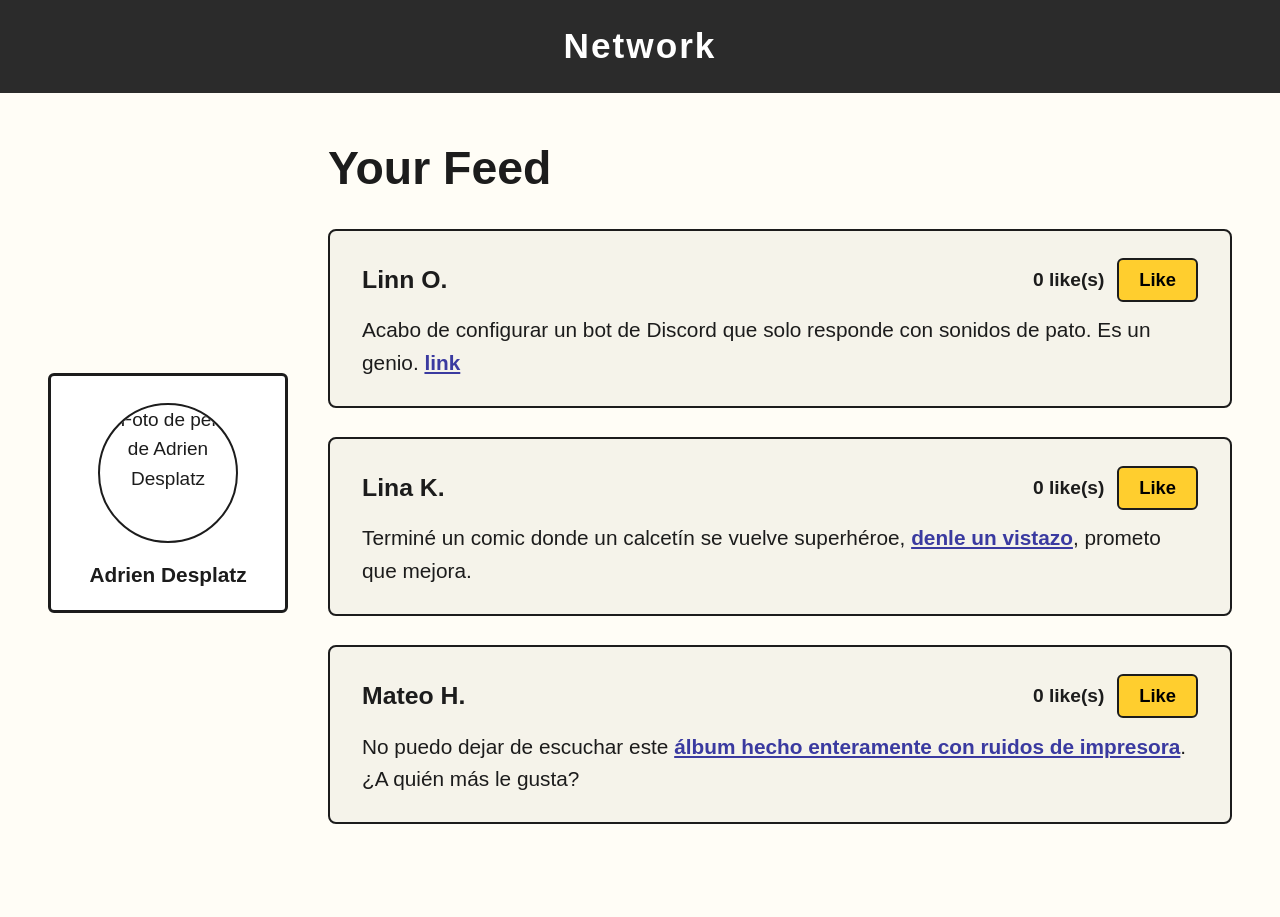
==== JavaScript/NewsFeed/index.html @ 01d0a1dd "JS: Examen florería" ====
<!DOCTYPE html>
<html lang="es">
<head>
<meta charset="UTF-8">
<meta name="viewport" content="width=device-width, initial-scale=1.0">
<title>Network</title>
<link rel="stylesheet" href="style.css">
</head>
<body>
 
<header>
  <h1>Network</h1>
</header>
 
<main>
  <aside class="profile-card">
    <img class="avatar" src="images/profile.jpg" alt="Foto de perfil de Adrien Desplatz">
    <p class="profile-name">Adrien Desplatz</p>
  </aside>
 
  <section class="feed">
    <h2>Your Feed</h2>
 
    <article class="post">
      <div class="post-top">
        <p class="post-author">Linn O.</p>
        <div class="like-area">
          <span class="like-count">0 like(s)</span>
          <button class="like-btn">Like</button>
        </div>
      </div>
      <p class="post-text">
        Acabo de configurar un bot de Discord que solo responde con sonidos de pato. Es un genio. <a href="#">link</a>
      </p>
    </article>
 
    <article class="post">
      <div class="post-top">
        <p class="post-author">Lina K.</p>
        <div class="like-area">
          <span class="like-count">0 like(s)</span>
          <button class="like-btn">Like</button>
        </div>
      </div>
      <p class="post-text">
        Terminé un comic donde un calcetín se vuelve superhéroe, <a href="#">denle un vistazo</a>, prometo que mejora.
      </p>
    </article>
 
    <article class="post">
      <div class="post-top">
        <p class="post-author">Mateo H.</p>
        <div class="like-area">
          <span class="like-count">0 like(s)</span>
          <button class="like-btn">Like</button>
        </div>
      </div>
      <p class="post-text">
        No puedo dejar de escuchar este <a href="#">álbum hecho enteramente con ruidos de impresora</a>. ¿A quién más le gusta?
      </p>
    </article>
  </section>
</main>
 
<script src="script.js"></script>
</body>
</html>
---- JavaScript/NewsFeed/style.css ----
:root{
  --ink:#1c1c1c;
  --header:#2b2b2b;
  --paper:#fffdf6;
  --card:#f5f3ea;
  --accent:#ffce2e;
  --accent-dark:#e0ab00;
  --line:#1c1c1c;
  --link:#3a3aa0;
}

*{box-sizing:border-box;}

body{
  margin:0;
  background:var(--paper);
  color:var(--ink);
  font-family:'Trebuchet MS', 'Segoe UI', sans-serif;
  font-size:19px;
  line-height:1.55;
}

header{
  background:var(--header);
  color:white;
  text-align:center;
  padding:1.2rem 1rem;
}

header h1{
  margin:0;
  font-size:clamp(1.6rem, 4vw, 2.2rem);
  letter-spacing:2px;
  font-weight:800;
}

main{
  width:100%;
  margin:0 auto;
  padding:2.5rem 3rem 4rem;
  display:flex;
  gap:2.5rem;
  align-items:stretch;
}

/* Profile card sits on the left, vertically centered with the feed */
.profile-card{
  order:1;
  align-self:center;
  flex:0 0 240px;
  width:240px;
  border:3px solid var(--line);
  border-radius:6px;
  background:white;
  text-align:center;
  padding:1.2rem;
}

.avatar{
  width:140px;
  height:140px;
  margin:0.5rem auto 1rem;
  display:block;
  object-fit:cover;
  border-radius:50%;
  border:2px solid var(--line);
}

.profile-name{
  font-weight:800;
  font-size:1.3rem;
  margin:0;
}

.feed{
  order:2;
  flex:1 1 0;
  min-width:0;
}

.feed h2{
  font-size:clamp(2rem, 4vw, 2.9rem);
  margin:0 0 1.5rem;
  font-weight:800;
}

.post{
  background:var(--card);
  border:2px solid var(--line);
  border-radius:8px;
  padding:1.7rem 2rem;
  margin-bottom:1.8rem;
}

.post-top{
  display:flex;
  justify-content:space-between;
  align-items:center;
  gap:1rem;
  flex-wrap:wrap;
  margin-bottom:0.8rem;
}

.post-author{
  font-size:1.55rem;
  font-weight:800;
  margin:0;
}

.like-area{
  display:flex;
  align-items:center;
  gap:0.8rem;
}

.like-count{
  font-size:1.2rem;
  font-weight:600;
  white-space:nowrap;
}

.like-btn{
  background:var(--accent);
  border:2px solid var(--line);
  border-radius:6px;
  padding:0.55rem 1.25rem;
  font-size:1.15rem;
  font-weight:800;
  cursor:pointer;
  transition:transform 0.12s ease, background 0.12s ease;
}

.like-btn:hover{
  background:var(--accent-dark);
}

.like-btn:active{
  transform:scale(0.92);
}

.like-btn.liked{
  background:var(--accent-dark);
}

.post-text{
  font-size:1.3rem;
  margin:0;
}

.post-text a{
  color:var(--link);
  font-weight:700;
  text-decoration:underline;
}

/* Smaller screens: shrink the profile card and stack it above the feed */
@media (max-width:600px){
  main{
    flex-direction:column;
    gap:1rem;
    padding:1.5rem 1rem 3rem;
  }
  .profile-card{
    order:0;
    align-self:center;
    flex:0 0 auto;
    width:160px;
    padding:0.8rem;
  }
  .avatar{
    width:90px;
    height:90px;
    margin:0.3rem auto 0.6rem;
    border-width:1.5px;
  }
  .profile-name{
    font-size:1.05rem;
  }
  .feed{
    order:1;
  }
  .post{
    padding:1.2rem 1.3rem;
  }
}
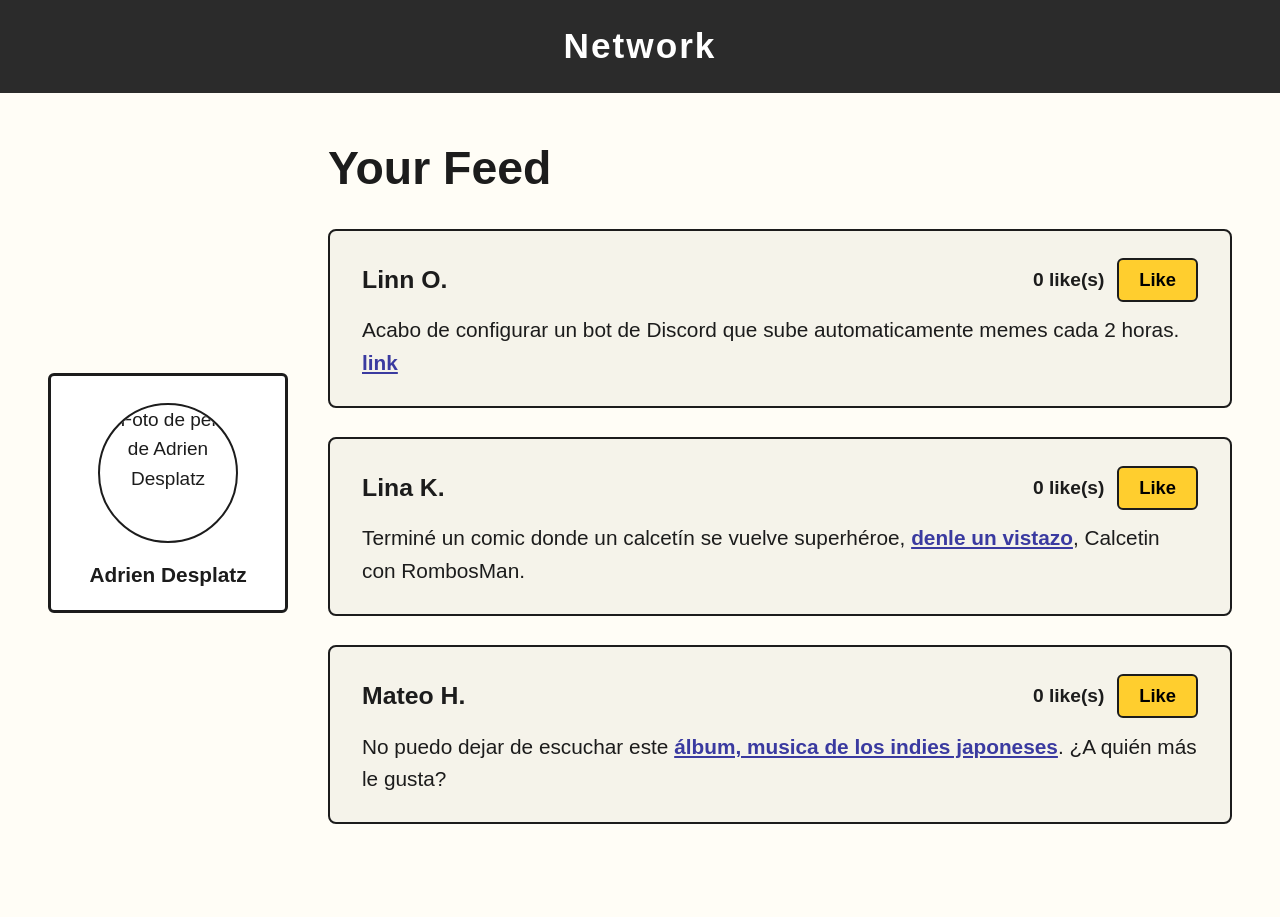
==== commit cc06cf7b: "JS: Made text more interesting" ====
--- a/JavaScript/NewsFeed/index.html
+++ b/JavaScript/NewsFeed/index.html
@@ -14,7 +14,7 @@
  
 <main>
   <aside class="profile-card">
-    <img class="avatar" src="images/profile.jpg" alt="Foto de perfil de Adrien Desplatz">
+    <img class="avatar" src="https://static.wikia.nocookie.net/doubledragon/images/6/66/Skullmageddon_-_01.jpg/revision/latest?cb=20130419031706" alt="Foto de perfil de Adrien Desplatz">
     <p class="profile-name">Adrien Desplatz</p>
   </aside>
  
@@ -30,7 +30,7 @@
         </div>
       </div>
       <p class="post-text">
-        Acabo de configurar un bot de Discord que solo responde con sonidos de pato. Es un genio. <a href="#">link</a>
+        Acabo de configurar un bot de Discord que sube automaticamente memes cada 2 horas. <a href="#">link</a>
       </p>
     </article>
  
@@ -43,7 +43,7 @@
         </div>
       </div>
       <p class="post-text">
-        Terminé un comic donde un calcetín se vuelve superhéroe, <a href="#">denle un vistazo</a>, prometo que mejora.
+        Terminé un comic donde un calcetín se vuelve superhéroe, <a href="#">denle un vistazo</a>, Calcetin con RombosMan.
       </p>
     </article>
  
@@ -56,7 +56,7 @@
         </div>
       </div>
       <p class="post-text">
-        No puedo dejar de escuchar este <a href="#">álbum hecho enteramente con ruidos de impresora</a>. ¿A quién más le gusta?
+        No puedo dejar de escuchar este <a href="#">álbum, musica de los indies japoneses</a>. ¿A quién más le gusta?
       </p>
     </article>
   </section>
